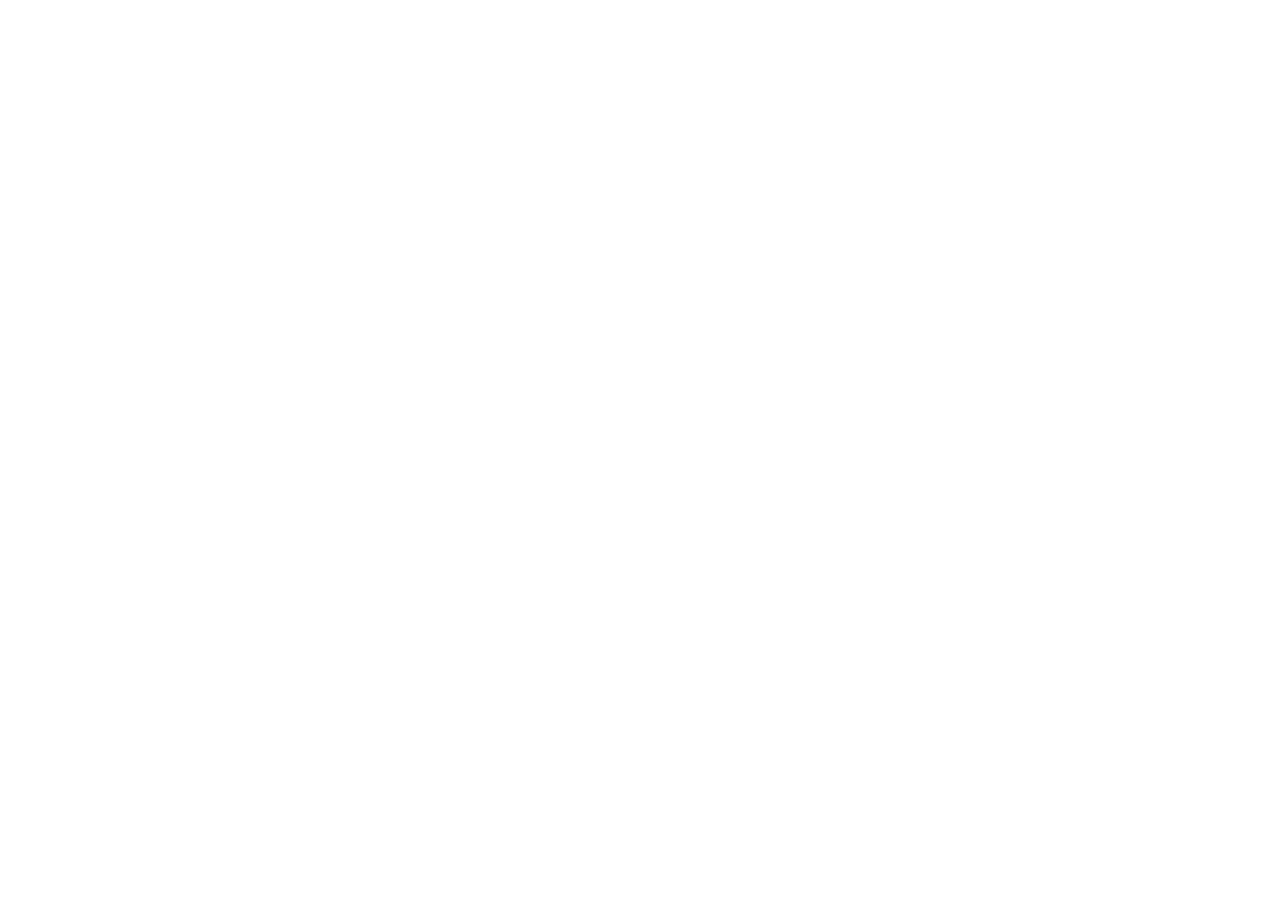
==== RubleBunk/index.html @ eb88a42f "Preparation for new HW" ====
<!DOCTYPE html>
<html lang="en">
  <head>
    <meta charset="UTF-8" />
    <meta http-equiv="X-UA-Compatible" content="IE=edge" />
    <meta name="viewport" content="width=device-width, initial-scale=1.0" />
    <title>Рубльбанк</title>
    <link rel="stylesheet" href="./style.css" />
    <link rel="preconnect" href="https://fonts.googleapis.com" />
    <link rel="preconnect" href="https://fonts.gstatic.com" crossorigin />
    <link
      href="https://fonts.googleapis.com/css2?family=Montserrat:wght@400;500;600&display=swap"
      rel="stylesheet"
    />
  </head>
  <body></body>
</html>
---- RubleBunk/style.css ----
body {
  font-family: "Montserrat", sans-serif;
}
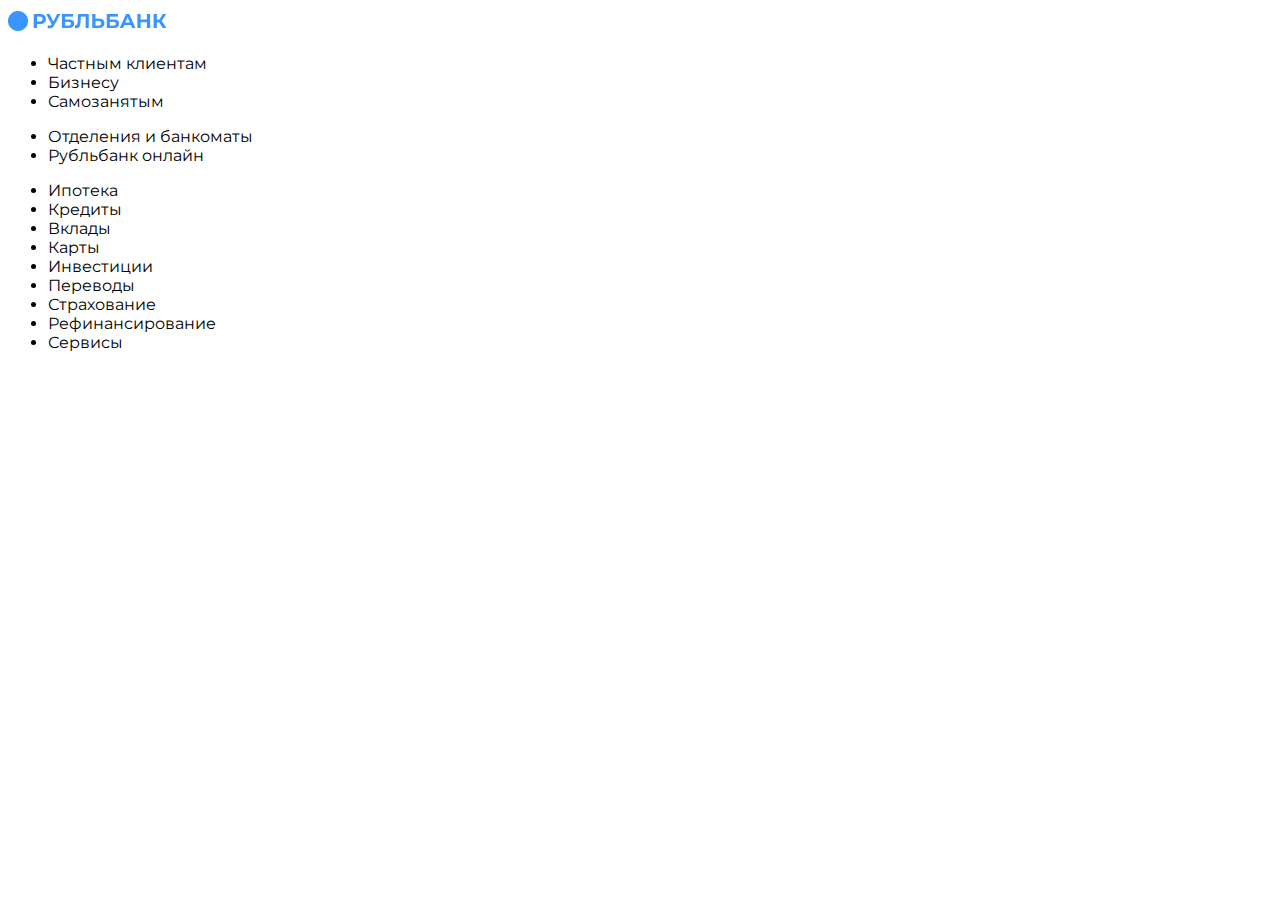
==== commit d7e9270f: "feat: add header" ====
--- a/RubleBunk/index.html
+++ b/RubleBunk/index.html
@@ -13,5 +13,45 @@
       rel="stylesheet"
     />
   </head>
-  <body></body>
+  <body>
+    <div class="main-container">
+<header>
+  <div class="header-wrapper">
+  <div class="upper-menu">
+<div class="left-side-menu">
+<img src="img/logo.png" alt="logo">
+<ul>
+  <li>Частным клиентам</li>
+  <li>Бизнесу</li>
+  <li>Самозанятым</li>
+</ul>
+</div>
+<div class="right-side-menu">
+<ul>
+  <li>Отделения и банкоматы</li>
+  <li>Рубльбанк онлайн</li>
+</ul>
+</div>
+  </div>
+  <div class="main-menu">
+<nav>
+  <div class="nav-menu">
+    <ul>
+      <li>Ипотека</li>
+      <li>Кредиты</li>
+      <li>Вклады</li>
+      <li>Карты</li>
+      <li>Инвестиции</li>
+      <li>Переводы</li>
+      <li>Страхование</li>
+      <li>Рефинансирование</li>
+      <li>Сервисы</li>
+    </ul>
+  </div>
+</nav>
+  </div>
+</div>
+</header>
+    </div>
+  </body>
 </html>
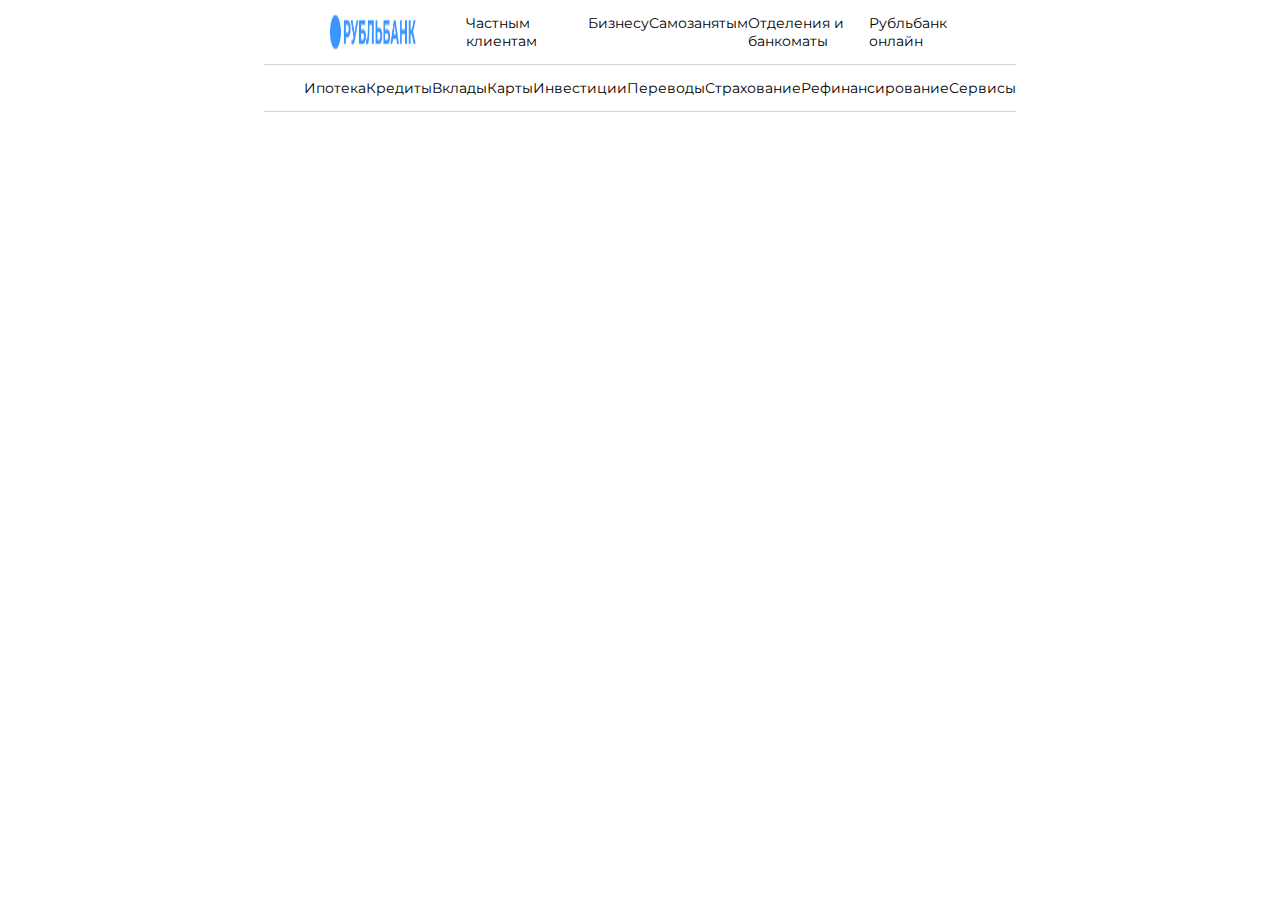
==== commit 4ea7af32: "feat: add header style" ====
--- a/RubleBunk/index.html
+++ b/RubleBunk/index.html
@@ -20,14 +20,14 @@
   <div class="upper-menu">
 <div class="left-side-menu">
 <img src="img/logo.png" alt="logo">
-<ul>
+<ul class="left-side-menu-list">
   <li>Частным клиентам</li>
   <li>Бизнесу</li>
   <li>Самозанятым</li>
 </ul>
 </div>
 <div class="right-side-menu">
-<ul>
+<ul class="right-side-menu-list">
   <li>Отделения и банкоматы</li>
   <li>Рубльбанк онлайн</li>
 </ul>
@@ -35,8 +35,7 @@
   </div>
   <div class="main-menu">
 <nav>
-  <div class="nav-menu">
-    <ul>
+    <ul class="nav-menu">
       <li>Ипотека</li>
       <li>Кредиты</li>
       <li>Вклады</li>
@@ -47,7 +46,6 @@
       <li>Рефинансирование</li>
       <li>Сервисы</li>
     </ul>
-  </div>
 </nav>
   </div>
 </div>
--- a/RubleBunk/style.css
+++ b/RubleBunk/style.css
@@ -1,3 +1,67 @@
 body {
   font-family: "Montserrat", sans-serif;
+  box-sizing: border-box;
+  overflow: hidden;
+  margin: 0 auto;
 }
+
+.main-container {
+  width: 100vw;
+}
+
+.header-wrapper {
+  display: flex;
+  flex-direction: column;
+  align-items: center;
+  width: 50%;
+  margin: 0 auto;
+}
+
+.upper-menu {
+  width: 100%;
+  display: flex;
+  justify-content: space-between;
+}
+
+.left-side-menu {
+  display: flex;
+  font-size: 14px;
+}
+
+.left-side-menu img {
+  width: 20%;
+  margin: 10px;
+}
+
+.left-side-menu-list {
+  display: flex;
+  justify-content: space-between;
+  list-style-type: none;
+  width: 100%;
+}
+
+.right-side-menu {
+  font-size: 14px;
+  width: 40%;
+}
+
+.right-side-menu-list {
+  display: flex;
+  justify-content: space-between;
+  list-style-type: none;
+  padding: 0;
+  width: 100%;
+  
+}
+
+.main-menu {
+  font-size: 14px;
+  border-top: 1px solid rgb(213, 213, 213);
+  border-bottom: 1px solid rgb(213, 213, 213);
+}
+
+.nav-menu {
+  display: flex;
+  justify-content: space-between;
+  list-style-type: none;
+}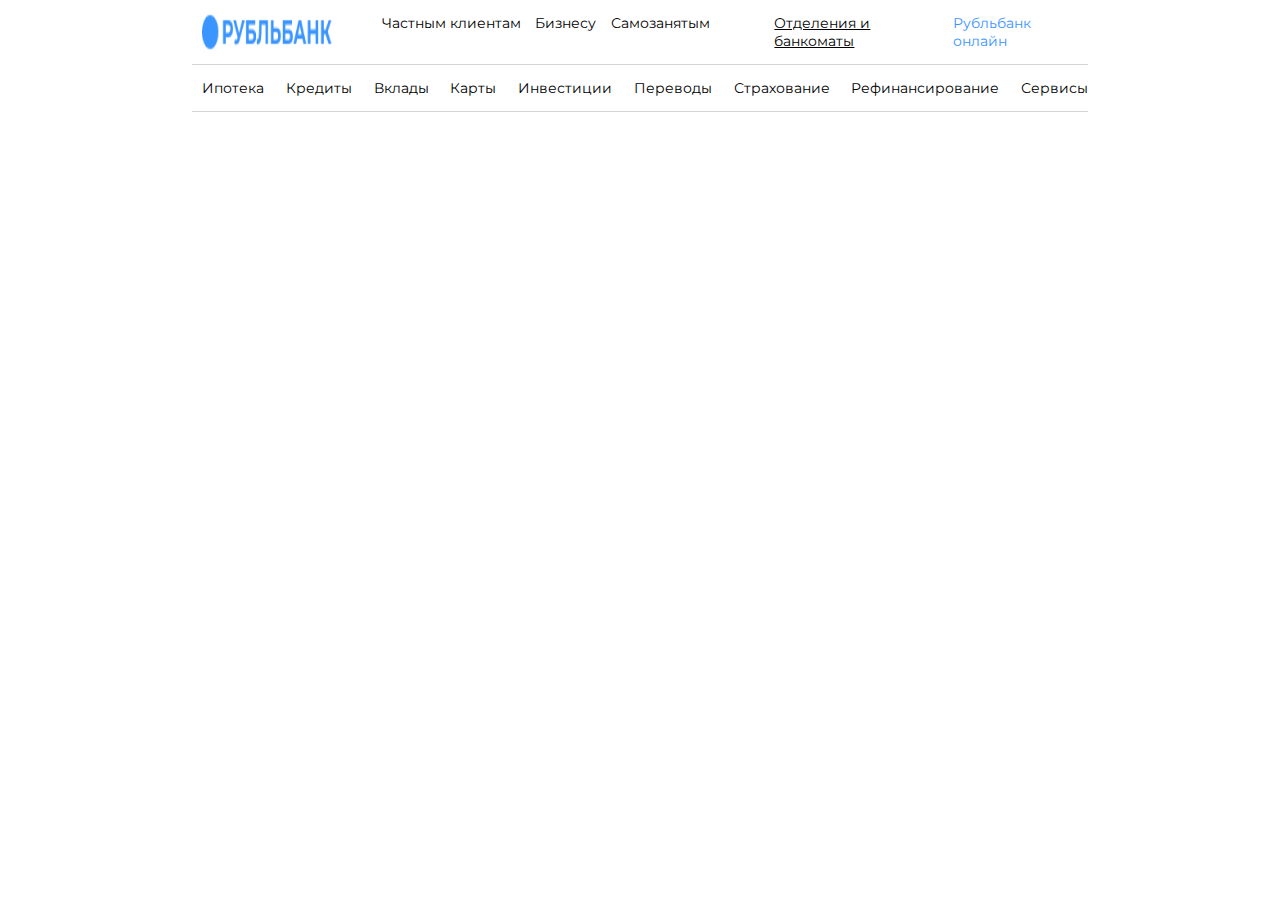
==== commit 939c85ea: "add header" ====
--- a/RubleBunk/index.html
+++ b/RubleBunk/index.html
@@ -28,8 +28,8 @@
 </div>
 <div class="right-side-menu">
 <ul class="right-side-menu-list">
-  <li>Отделения и банкоматы</li>
-  <li>Рубльбанк онлайн</li>
+  <li><span class="ATM">Отделения и банкоматы</span></li>
+  <li><span class="bank-online">Рубльбанк онлайн</span></li>
 </ul>
 </div>
   </div>
--- a/RubleBunk/style.css
+++ b/RubleBunk/style.css
@@ -13,7 +13,7 @@
   display: flex;
   flex-direction: column;
   align-items: center;
-  width: 50%;
+  width: 70%;
   margin: 0 auto;
 }
 
@@ -29,7 +29,7 @@
 }
 
 .left-side-menu img {
-  width: 20%;
+  width: 25%;
   margin: 10px;
 }
 
@@ -42,7 +42,7 @@
 
 .right-side-menu {
   font-size: 14px;
-  width: 40%;
+  width: 35%;
 }
 
 .right-side-menu-list {
@@ -51,17 +51,27 @@
   list-style-type: none;
   padding: 0;
   width: 100%;
-  
+}
+
+.ATM {
+  text-decoration: underline;
+}
+
+.bank-online {
+  color: #3a95ff;
 }
 
 .main-menu {
   font-size: 14px;
   border-top: 1px solid rgb(213, 213, 213);
   border-bottom: 1px solid rgb(213, 213, 213);
+  width: 100%;
 }
 
 .nav-menu {
   display: flex;
   justify-content: space-between;
   list-style-type: none;
-}+  padding-left: 10px;
+}
+
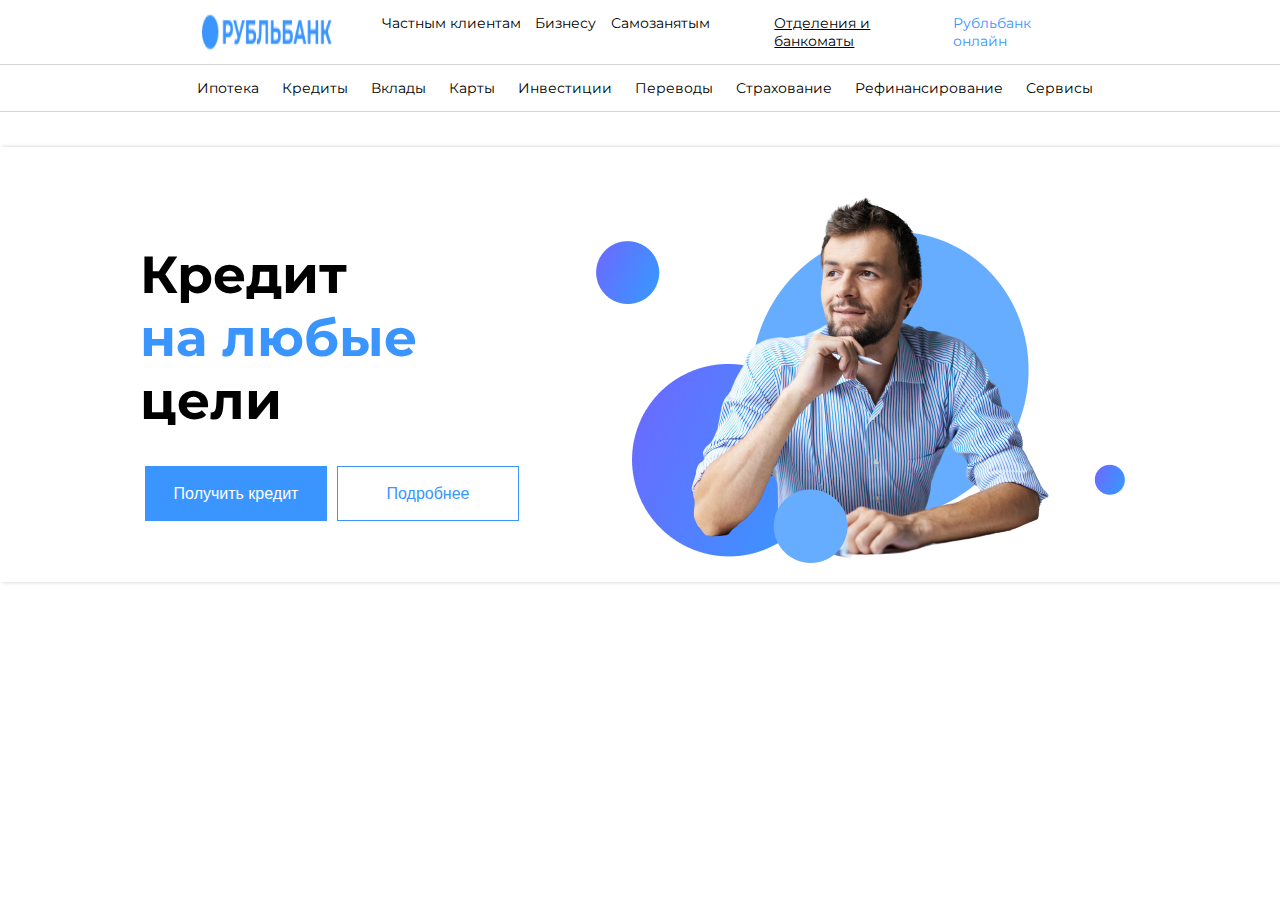
==== commit 3abff3a0: "add section banner" ====
--- a/RubleBunk/index.html
+++ b/RubleBunk/index.html
@@ -21,35 +21,47 @@
 <div class="left-side-menu">
 <img src="img/logo.png" alt="logo">
 <ul class="left-side-menu-list">
-  <li>Частным клиентам</li>
-  <li>Бизнесу</li>
-  <li>Самозанятым</li>
+  <li class="link-change">Частным клиентам</li>
+  <li class="link-change">Бизнесу</li>
+  <li class="link-change">Самозанятым</li>
 </ul>
 </div>
 <div class="right-side-menu">
 <ul class="right-side-menu-list">
-  <li><span class="ATM">Отделения и банкоматы</span></li>
-  <li><span class="bank-online">Рубльбанк онлайн</span></li>
+  <li class="link-change"><span class="ATM">Отделения и банкоматы</span></li>
+  <li class="link-change"><span class="bank-online">Рубльбанк онлайн</span></li>
 </ul>
 </div>
   </div>
   <div class="main-menu">
 <nav>
     <ul class="nav-menu">
-      <li>Ипотека</li>
-      <li>Кредиты</li>
-      <li>Вклады</li>
-      <li>Карты</li>
-      <li>Инвестиции</li>
-      <li>Переводы</li>
-      <li>Страхование</li>
-      <li>Рефинансирование</li>
-      <li>Сервисы</li>
+      <li class="link-change">Ипотека</li>
+      <li class="link-change">Кредиты</li>
+      <li class="link-change">Вклады</li>
+      <li class="link-change">Карты</li>
+      <li class="link-change">Инвестиции</li>
+      <li class="link-change">Переводы</li>
+      <li class="link-change">Страхование</li>
+      <li class="link-change">Рефинансирование</li>
+      <li class="link-change">Сервисы</li>
     </ul>
 </nav>
   </div>
 </div>
 </header>
+<section class="main-banner">
+  <div class="main-banner-wrapper">
+  <div class="loan-wrapper">
+    <h1>Кредит <br><span class="heading-blue">на любые</span> цели</h1>
+    <div class="buttons-wrapper">
+      <button class="button blue">Получить кредит</button>
+      <button class="button white">Подробнее</button>
+    </div>
+  </div>
+  <img class="banner" src="img/banner.png" alt="Main banner">
+</div>
+</section>
     </div>
   </body>
 </html>
--- a/RubleBunk/style.css
+++ b/RubleBunk/style.css
@@ -1,7 +1,7 @@
 body {
   font-family: "Montserrat", sans-serif;
   box-sizing: border-box;
-  overflow: hidden;
+  overflow-x: hidden;
   margin: 0 auto;
 }
 
@@ -13,12 +13,12 @@
   display: flex;
   flex-direction: column;
   align-items: center;
-  width: 70%;
+  width: 100%;
   margin: 0 auto;
 }
 
 .upper-menu {
-  width: 100%;
+  width: 70%;
   display: flex;
   justify-content: space-between;
 }
@@ -68,10 +68,81 @@
   width: 100%;
 }
 
+nav {
+  width: 100%;
+  display: flex;
+  justify-content: center;
+}
+
 .nav-menu {
   display: flex;
   justify-content: space-between;
   list-style-type: none;
   padding-left: 10px;
+  width: 70%;
 }
 
+.link-change {
+  cursor: pointer;
+}
+
+.link-change:hover {
+  transform: scale(1.2);
+}
+
+.main-banner {
+  width: 100%;
+}
+
+.main-banner-wrapper {
+  width: 100%;
+  margin: 35px 0;
+  display: flex;
+  justify-content: center;
+  box-shadow: 2px 0 4px rgba(0, 0, 0, 0.2);
+}
+
+.loan-wrapper {
+  width: 30%;
+  display: flex;
+  flex-direction: column;
+  justify-content: center;
+}
+
+h1 {
+  font-size: 52px;
+}
+
+.heading-blue {
+  color: #3a95ff;
+}
+
+.buttons-wrapper {
+  width: 100%;
+  display: flex;
+  justify-content: space-between;
+}
+
+.button {
+  width: 200px;
+  height: 55px;
+  font-size: 16px;
+  border: 0.5px solid #3a95ff;
+  margin: 0 5px;
+  cursor: pointer;
+}
+
+.blue {
+  background-color: #3a95ff;
+  color: white;
+}
+
+.white {
+  background-color: white;
+  color: #3a95ff;
+
+}
+
+.banner {
+  margin: 35px 0 0 65px;
+}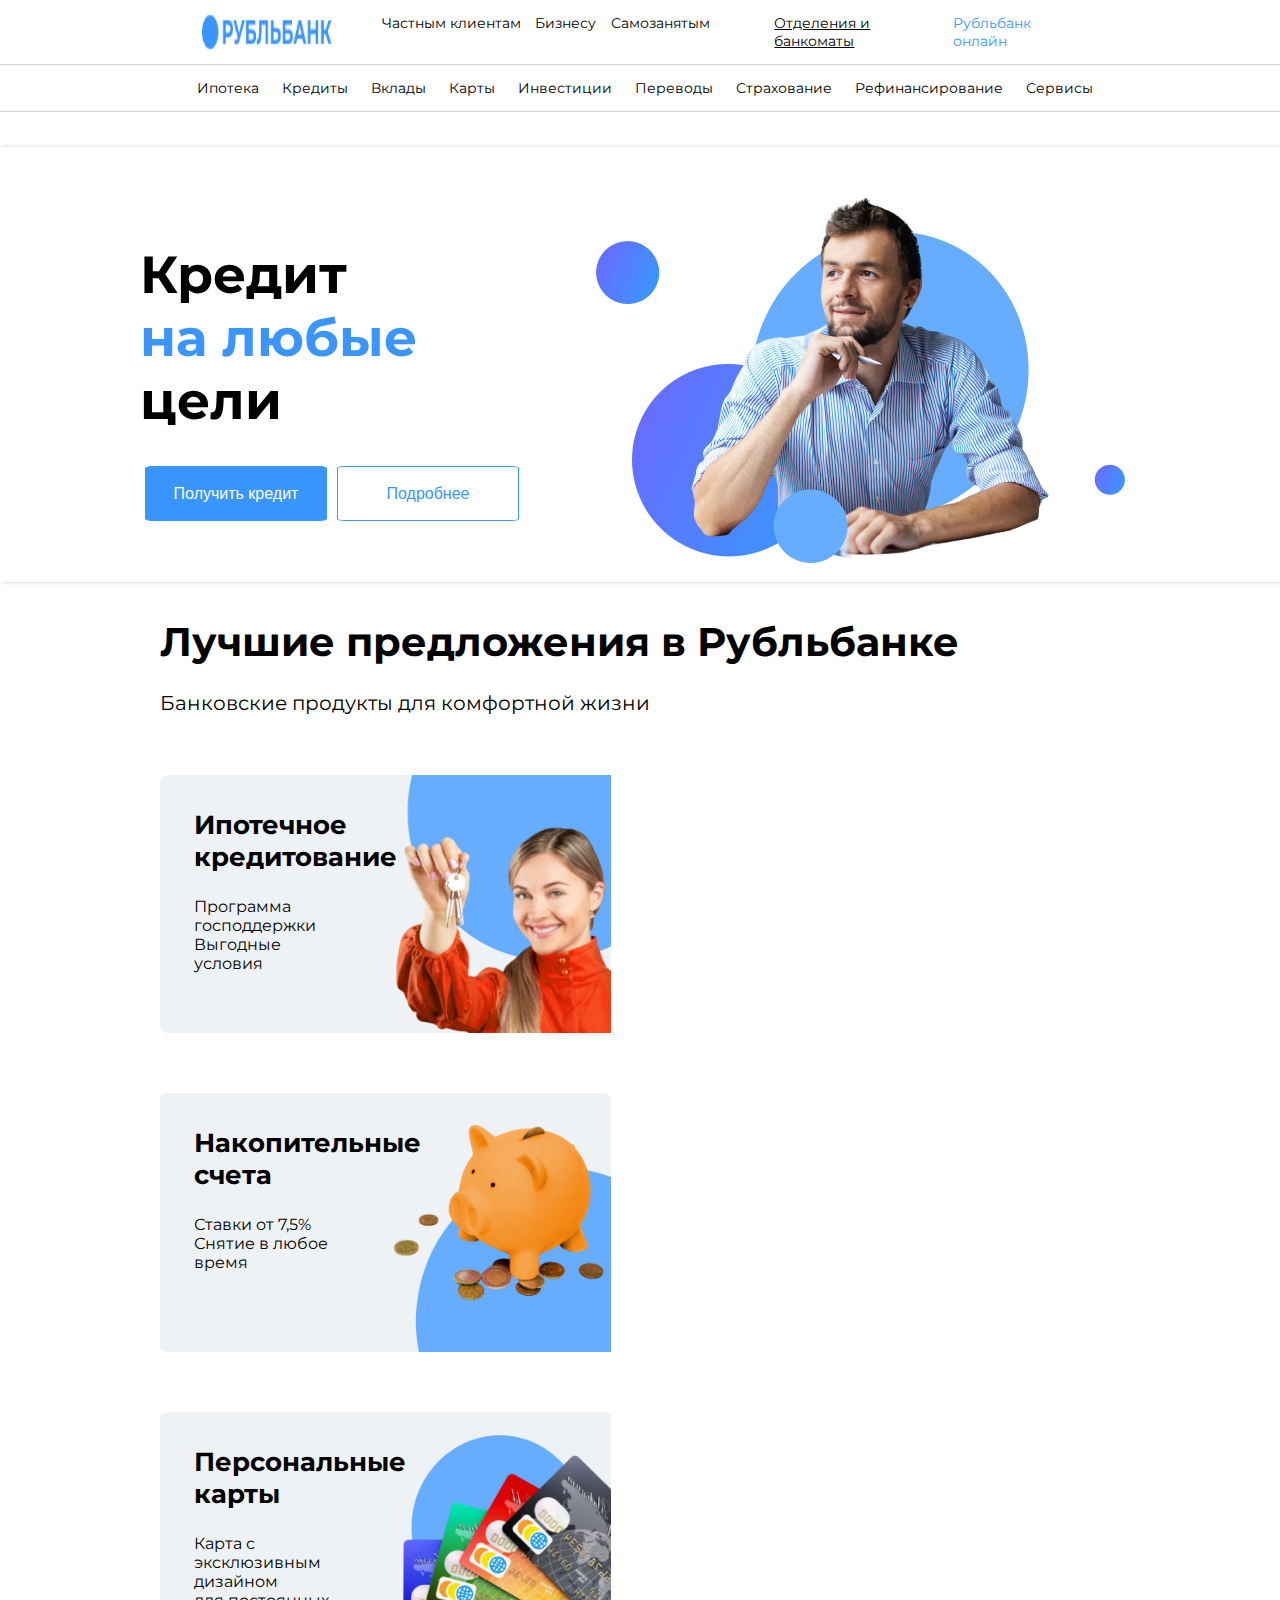
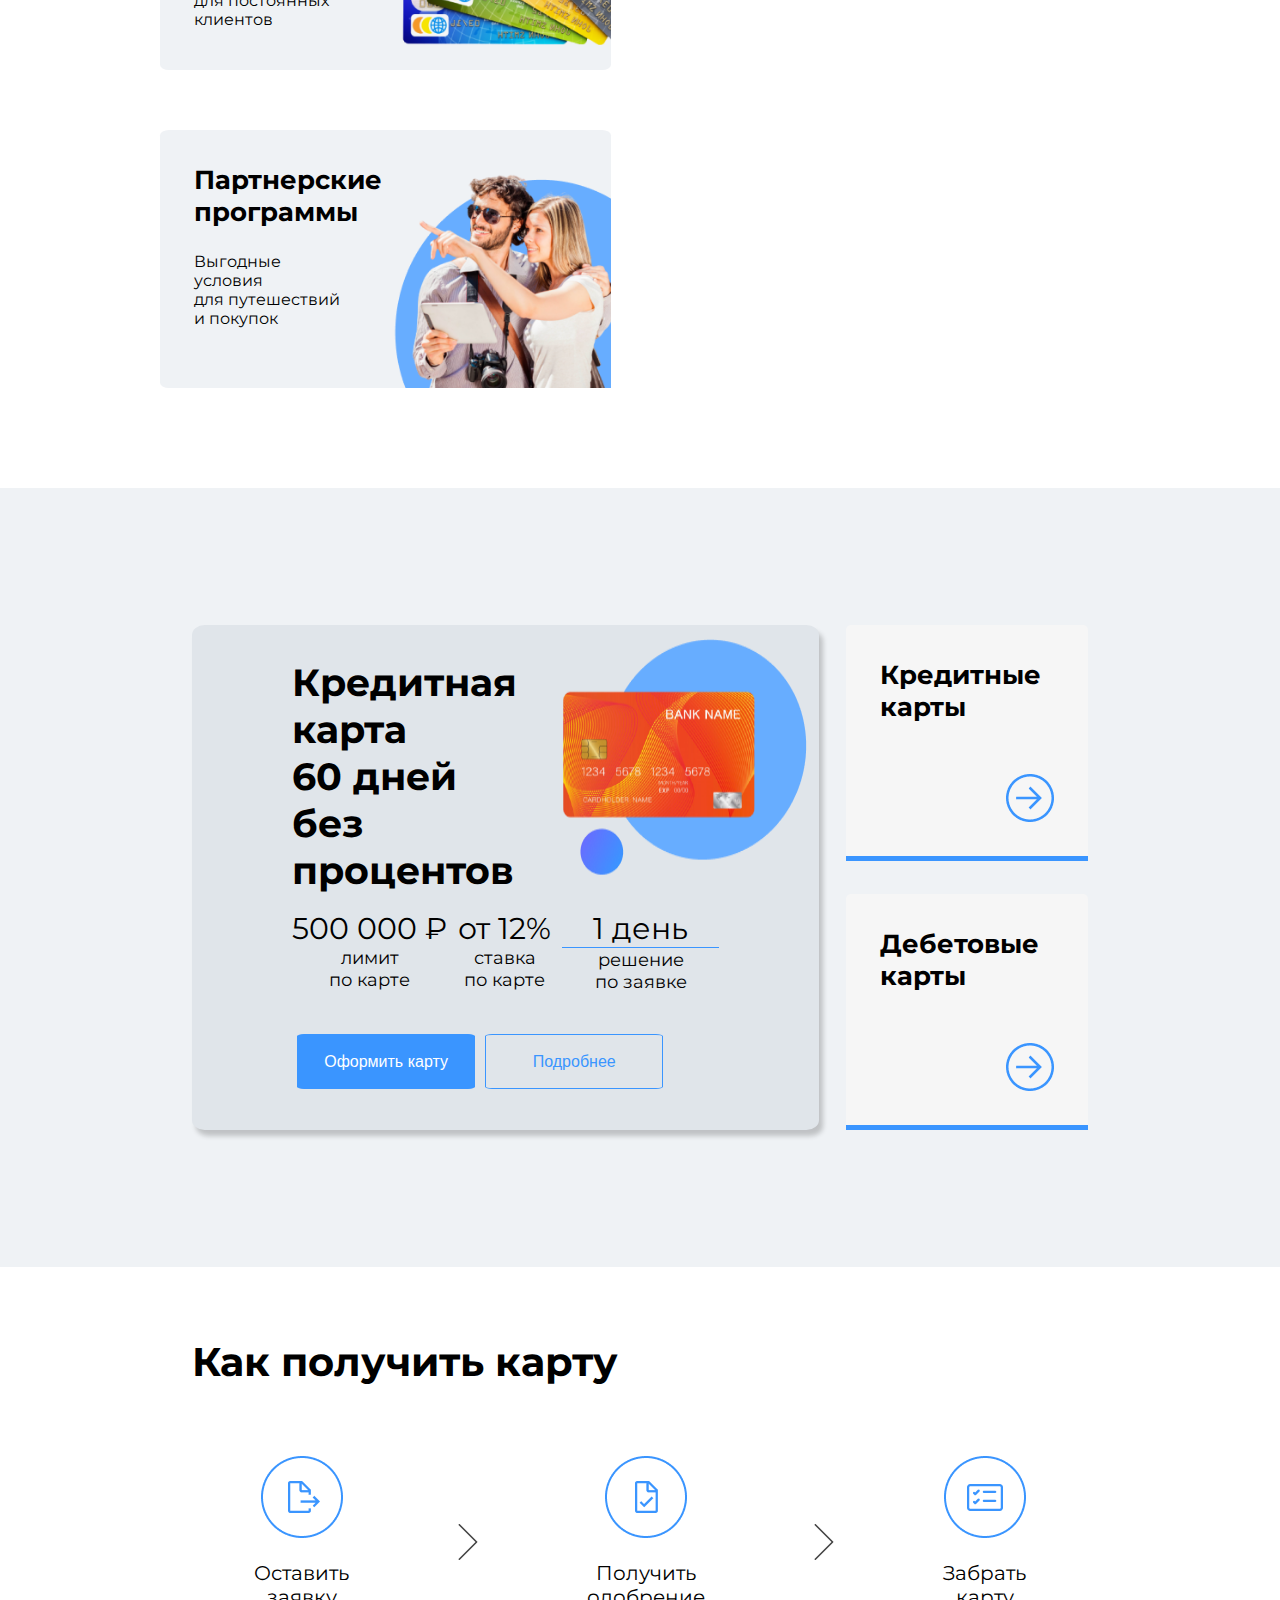
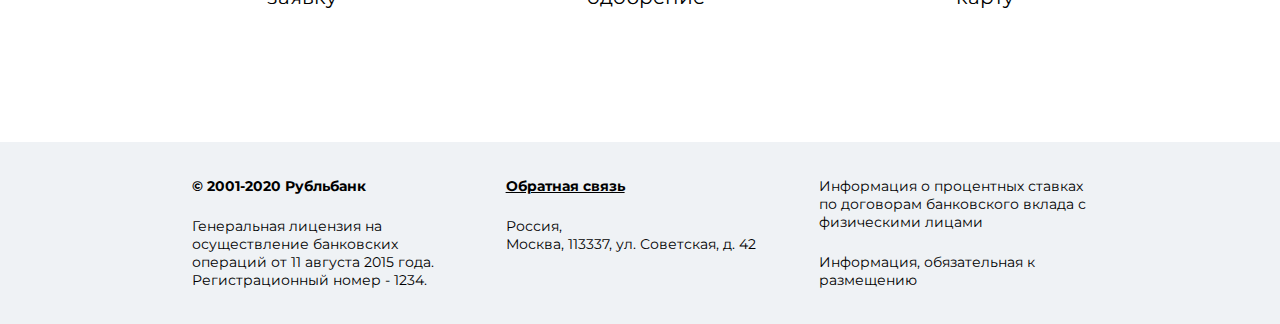
==== commit 06d2b4b8: "finish first page" ====
--- a/RubleBunk/index.html
+++ b/RubleBunk/index.html
@@ -15,53 +15,266 @@
   </head>
   <body>
     <div class="main-container">
-<header>
-  <div class="header-wrapper">
-  <div class="upper-menu">
-<div class="left-side-menu">
-<img src="img/logo.png" alt="logo">
-<ul class="left-side-menu-list">
-  <li class="link-change">Частным клиентам</li>
-  <li class="link-change">Бизнесу</li>
-  <li class="link-change">Самозанятым</li>
-</ul>
-</div>
-<div class="right-side-menu">
-<ul class="right-side-menu-list">
-  <li class="link-change"><span class="ATM">Отделения и банкоматы</span></li>
-  <li class="link-change"><span class="bank-online">Рубльбанк онлайн</span></li>
-</ul>
-</div>
-  </div>
-  <div class="main-menu">
-<nav>
-    <ul class="nav-menu">
-      <li class="link-change">Ипотека</li>
-      <li class="link-change">Кредиты</li>
-      <li class="link-change">Вклады</li>
-      <li class="link-change">Карты</li>
-      <li class="link-change">Инвестиции</li>
-      <li class="link-change">Переводы</li>
-      <li class="link-change">Страхование</li>
-      <li class="link-change">Рефинансирование</li>
-      <li class="link-change">Сервисы</li>
-    </ul>
-</nav>
-  </div>
-</div>
-</header>
-<section class="main-banner">
-  <div class="main-banner-wrapper">
-  <div class="loan-wrapper">
-    <h1>Кредит <br><span class="heading-blue">на любые</span> цели</h1>
-    <div class="buttons-wrapper">
-      <button class="button blue">Получить кредит</button>
-      <button class="button white">Подробнее</button>
-    </div>
-  </div>
-  <img class="banner" src="img/banner.png" alt="Main banner">
-</div>
-</section>
+      <header>
+        <div class="header-wrapper">
+          <div class="upper-menu">
+            <div class="left-side-menu">
+              <img src="img/logo.png" alt="logo" />
+              <ul class="left-side-menu-list">
+                <li class="link-change">Частным клиентам</li>
+                <li class="link-change">Бизнесу</li>
+                <li class="link-change">Самозанятым</li>
+              </ul>
+            </div>
+            <div class="right-side-menu">
+              <ul class="right-side-menu-list">
+                <li class="link-change">
+                  <span class="ATM">Отделения и банкоматы</span>
+                </li>
+                <li class="link-change">
+                  <span class="bank-online">Рубльбанк онлайн</span>
+                </li>
+              </ul>
+            </div>
+          </div>
+          <div class="main-menu">
+            <nav>
+              <ul class="nav-menu">
+                <li class="link-change">Ипотека</li>
+                <li class="link-change">Кредиты</li>
+                <li class="link-change">Вклады</li>
+                <li class="link-change">Карты</li>
+                <li class="link-change">Инвестиции</li>
+                <li class="link-change">Переводы</li>
+                <li class="link-change">Страхование</li>
+                <li class="link-change">Рефинансирование</li>
+                <li class="link-change">Сервисы</li>
+              </ul>
+            </nav>
+          </div>
+        </div>
+      </header>
+      <main>
+        <section class="main-banner">
+          <div class="main-banner-wrapper">
+            <div class="loan-wrapper">
+              <h1>
+                Кредит <br /><span class="heading-blue">на любые</span> цели
+              </h1>
+              <div class="buttons-wrapper">
+                <button class="button blue">Получить кредит</button>
+                <button class="button white">Подробнее</button>
+              </div>
+            </div>
+            <img class="banner" src="img/banner.png" alt="Main banner" />
+          </div>
+        </section>
+        <section class="best-offers">
+          <div class="best-offers-wrapper">
+            <div class="best-offer-titles">
+              <p class="best-offer-title-big">
+                Лучшие предложения в Рубльбанке
+              </p>
+              <p class="best-offer-title-small">
+                Банковские продукты для комфортной жизни
+              </p>
+            </div>
+            <div class="bank-offers-wrapper">
+              <div class="bank-offer">
+                <div class="bank-offer-text">
+                  <p class="bank-offer-title">Ипотечное кредитование</p>
+                  <p class="bank-offer-description">
+                    Программа господдержки<br />Выгодные условия
+                  </p>
+                </div>
+                <img
+                  class="bank-offer-pic"
+                  src="img/mortgage.png"
+                  alt="A woman with keys"
+                />
+              </div>
+              <div class="bank-offer">
+                <div class="bank-offer-text">
+                  <p class="bank-offer-title">Накопительные счета</p>
+                  <p class="bank-offer-description">
+                    Ставки от 7,5%<br />Снятие в любое время
+                  </p>
+                </div>
+                <img
+                  class="bank-offer-pic"
+                  src="img/pig-bank.png"
+                  alt="A pig bank"
+                />
+              </div>
+              <div class="bank-offer">
+                <div class="bank-offer-text">
+                  <p class="bank-offer-title">Персональные карты</p>
+                  <p class="bank-offer-description">
+                    Карта с эксклюзивным дизайном <br />
+                    для постоянных клиентов
+                  </p>
+                </div>
+                <img
+                  class="bank-offer-pic"
+                  src="img/personal cards.png"
+                  alt="Personal cards"
+                />
+              </div>
+              <div class="bank-offer">
+                <div class="bank-offer-text">
+                  <p class="bank-offer-title">Партнерские программы</p>
+                  <p class="bank-offer-description">
+                    Выгодные условия <br />
+                    для путешествий <br />
+                    и покупок
+                  </p>
+                </div>
+                <img
+                  class="bank-offer-pic"
+                  src="img/programme-partner.png"
+                  alt="Programme partners"
+                />
+              </div>
+            </div>
+          </div>
+        </section>
+        <section class="credit-card">
+          <div class="credit-cards-wrapper">
+            <div class="card-special-offer">
+              <div class="card-text-and-pic">
+                <p class="card-text">
+                  Кредитная карта<br />
+                  60 дней<br />
+                  без процентов
+                </p>
+                <img
+                  class="card-pic"
+                  src="img/60-days-card.png"
+                  alt="Credit card"
+                />
+              </div>
+              <div class="card-conditions-wrapper">
+                <div class="card-condition">
+                  <p class="card-upper-text">500 000 ₽</p>
+                  <span class="card-line"></span>
+                  <p class="card-lower-text">
+                    лимит<br />
+                    по карте
+                  </p>
+                </div>
+                <div class="card-condition">
+                  <p class="card-upper-text">от 12%</p>
+                  <span class="card-line"></span>
+                  <p class="card-lower-text">
+                    ставка<br />
+                    по карте
+                  </p>
+                </div>
+                <div class="card-condition">
+                  <p class="card-upper-text">1 день</p>
+                  <span class="card-thin-line"></span>
+                  <p class="card-lower-text">
+                    решение<br />
+                    по заявке
+                  </p>
+                </div>
+              </div>
+              <div class="card-buttons-wrapper">
+                <button class="button blue">Оформить карту</button>
+                <button class="button gray">Подробнее</button>
+              </div>
+            </div>
+            <div class="credit-debet-cards">
+              <div class="credit-cards">
+                <p class="cards-heading">Кредитные карты</p>
+                <div class="arrow-wrapper">
+                  <img class="arrow" src="img/transition.png" alt="" />
+                </div>
+                <div class="card-thick-line"></div>
+              </div>
+              <div class="debet-cards">
+                <p class="cards-heading">Дебетовые карты</p>
+                <div class="arrow-wrapper">
+                  <img class="arrow" src="img/transition.png" alt="" />
+                </div>
+                <div class="card-thick-line"></div>
+              </div>
+            </div>
+          </div>
+        </section>
+        <section class="get-card">
+          <div class="get-card-wrapper">
+            <p class="get-card-heading">Как получить карту</p>
+            <div class="get-card-actions">
+              <div class="action">
+                <img
+                  class="get-card-pic"
+                  src="img/icon-make-an-application.png"
+                  alt=""
+                />
+                <span class="get-card-text"
+                  >Оставить<br />
+                  заявку</span
+                >
+              </div>
+              <div>
+                <img
+                  class="get-card-step"
+                  src="img/grey-right-arrow 1.png"
+                  alt=""
+                />
+              </div>
+              <div class="action">
+                <img class="get-card-pic" src="img/icon-approve.png" alt="" />
+                <span class="get-card-text"
+                  >Получить<br />
+                  одобрение</span
+                >
+              </div>
+              <div>
+                <img
+                  class="get-card-step"
+                  src="img/grey-right-arrow 1.png"
+                  alt=""
+                />
+              </div>
+              <div class="action">
+                <img
+                  class="get-card-pic"
+                  src="img/icon-take-a-card.png"
+                  alt=""
+                />
+                <span class="get-card-text"
+                  >Забрать<br />
+                  карту</span
+                >
+              </div>
+            </div>
+          </div>
+        </section>
+      </main>
+      <footer>
+        <div class="footer-wrapper">
+          <div class="lisence-info">
+            <p class="company">© 2001-2020 Рубльбанк</p>
+            <p class="lisence">
+              Генеральная лицензия на осуществление банковских операций от 11
+              августа 2015 года. Регистрационный номер - 1234.
+            </p>
+          </div>
+          <div class="address-info">
+            <p class="feedback">Обратная связь</p>
+            <p class="address">Россия, <br>Москва, 113337, ул. Советская, д. 42</p>
+          </div>
+          <div class="general-info">
+            <p class="percentage-info">
+              Информация о процентных ставках по договорам банковского вклада с
+              физическими лицами
+            </p>
+            <p class="obligatory-info">Информация, обязательная к размещению</p>
+          </div>
+        </div>
+      </footer>
     </div>
   </body>
 </html>
--- a/RubleBunk/style.css
+++ b/RubleBunk/style.css
@@ -128,6 +128,7 @@
   height: 55px;
   font-size: 16px;
   border: 0.5px solid #3a95ff;
+  border-radius: 4%;
   margin: 0 5px;
   cursor: pointer;
 }
@@ -140,9 +141,279 @@
 .white {
   background-color: white;
   color: #3a95ff;
-
+}
+
+.gray {
+  background-color: #e0e5ea;
+  color: #3a95ff;
 }
 
 .banner {
   margin: 35px 0 0 65px;
+}
+
+.best-offers {
+  width: 100%;
+  display: flex;
+  justify-content: center;
+}
+
+.best-offers-wrapper {
+  width: 75%;
+  display: flex;
+  flex-direction: column;
+}
+
+.best-offer-title-big {
+  font-size: 40px;
+  font-weight: 700;
+  margin: 0;
+}
+
+.best-offer-title-small {
+  font-size: 20px;
+  margin: 25px 0;
+}
+
+.bank-offers-wrapper {
+  display: flex;
+  flex-wrap: wrap;
+  width: 100%;
+  margin: 0 0 75px;
+}
+
+.bank-offer {
+  display: flex;
+  width: 47%;
+  margin: 35px 30px 25px 0;
+  background-color: #eff2f5;
+  border-radius: 2%;
+}
+
+.bank-offer-text {
+  width: 50%;
+}
+
+.bank-offer-title {
+  font-size: 26px;
+  font-weight: 700;
+  margin: 34px 34px 0;
+}
+
+.bank-offer-description {
+  font-size: 16px;
+  margin: 24px 34px 0;
+}
+
+.bank-offer-pic {
+  width: 50%;
+}
+
+.credit-card {
+  width: 100%;
+  background-color: #eff2f5;
+  display: flex;
+  justify-content: center;
+}
+
+.credit-cards-wrapper {
+  width: 70%;
+  display: flex;
+  justify-content: space-between;
+  margin: 137px 0;
+}
+
+.card-special-offer {
+  width: 70%;
+  background-color: #e0e5ea;
+  border-radius: 2%;
+  box-shadow: 4px 6px 5px rgba(0, 0, 0, 0.2);
+  display: flex;
+  flex-direction: column;
+}
+
+.card-text-and-pic {
+  display: flex;
+  justify-content: space-between;
+}
+
+.card-text {
+  font-size: 38px;
+  font-weight: 700;
+  margin: 34px 43px 0 100px;
+}
+
+.card-conditions-wrapper {
+  display: flex;
+  justify-content: space-between;
+  margin: 16px 100px 0;
+}
+
+.card-condition {
+  display: flex;
+  flex-direction: column;
+  align-items: center;
+}
+
+.card-upper-text {
+  margin: 0;
+  font-size: 30px;
+}
+
+.card-thin-line {
+  width: 157px;
+  height: 1px;
+  color: #3a95ff;
+  border-top: 1px solid #3a95ff;
+}
+
+.card-lower-text {
+  margin: 0;
+  font-size: 18px;
+  text-align: center;
+}
+
+.card-buttons-wrapper {
+  display: flex;
+  width: 60%;
+  justify-content: space-between;
+  margin: 41px 0 41px 100px;
+}
+
+.credit-debet-cards {
+  width: 27%;
+  display: flex;
+  flex-direction: column;
+  justify-content: space-between;
+}
+
+.cards-heading {
+  margin: 34px;
+  font-size: 26px;
+  font-weight: 700;
+}
+
+.arrow-wrapper {
+  display: flex;
+  justify-content: end;
+}
+
+.arrow {
+  margin: 17px 34px 34px;
+  cursor: pointer;
+}
+
+.credit-cards {
+  background-color: #f6f6f6;
+  border-radius: 2%;
+}
+
+.debet-cards {
+  background-color: #f6f6f6;
+  border-radius: 2%;
+}
+
+.card-thick-line {
+  height: 5px;
+  background-color: #3a95ff;
+}
+
+.get-card {
+  width: 100%;
+  display: flex;
+  justify-content: center;
+}
+
+.get-card-wrapper {
+  width: 70%;
+
+}
+
+.get-card-heading {
+  margin: 70px 0;
+  font-size: 40px;
+  font-weight: 700;
+}
+
+.get-card-actions {
+  display: flex;
+  justify-content: space-around;
+  align-items: center;
+  margin-bottom: 110px;
+}
+
+.action {
+  display: flex;
+  flex-direction: column;
+  align-items: center;
+}
+
+.get-card-pic {
+  width: 82px;
+  height: 82px;
+}
+
+.get-card-text {
+  margin: 23px;
+  font-size: 20px;
+  text-align: center;
+}
+
+footer {
+  width: 100%;
+  background-color: #eff2f5;
+  display: flex;
+  justify-content: center;
+}
+
+.footer-wrapper {
+  width: 70%;
+  margin: 35px 0;
+  display: flex;
+  justify-content: space-between;
+}
+
+.lisence-info {
+  width: 30%;
+}
+
+.company {
+  font-size: 14px;
+  font-weight: 700;
+  margin: 0;
+}
+
+.lisence {
+  font-size: 14px;
+  margin: 22px 0 0;
+}
+
+.address-info {
+  width: 30%;
+}
+
+.feedback {
+  font-size: 14px;
+  font-weight: 700;
+  margin: 0;
+  text-decoration: underline;
+}
+
+.address {
+  font-size: 14px;
+  margin: 22px 0 0;
+}
+
+.general-info {
+  width: 30%;
+}
+
+.percentage-info {
+  font-size: 14px;
+  margin: 0;
+}
+
+.obligatory-info {
+  font-size: 14px;
+  margin: 22px 0 0;
 }